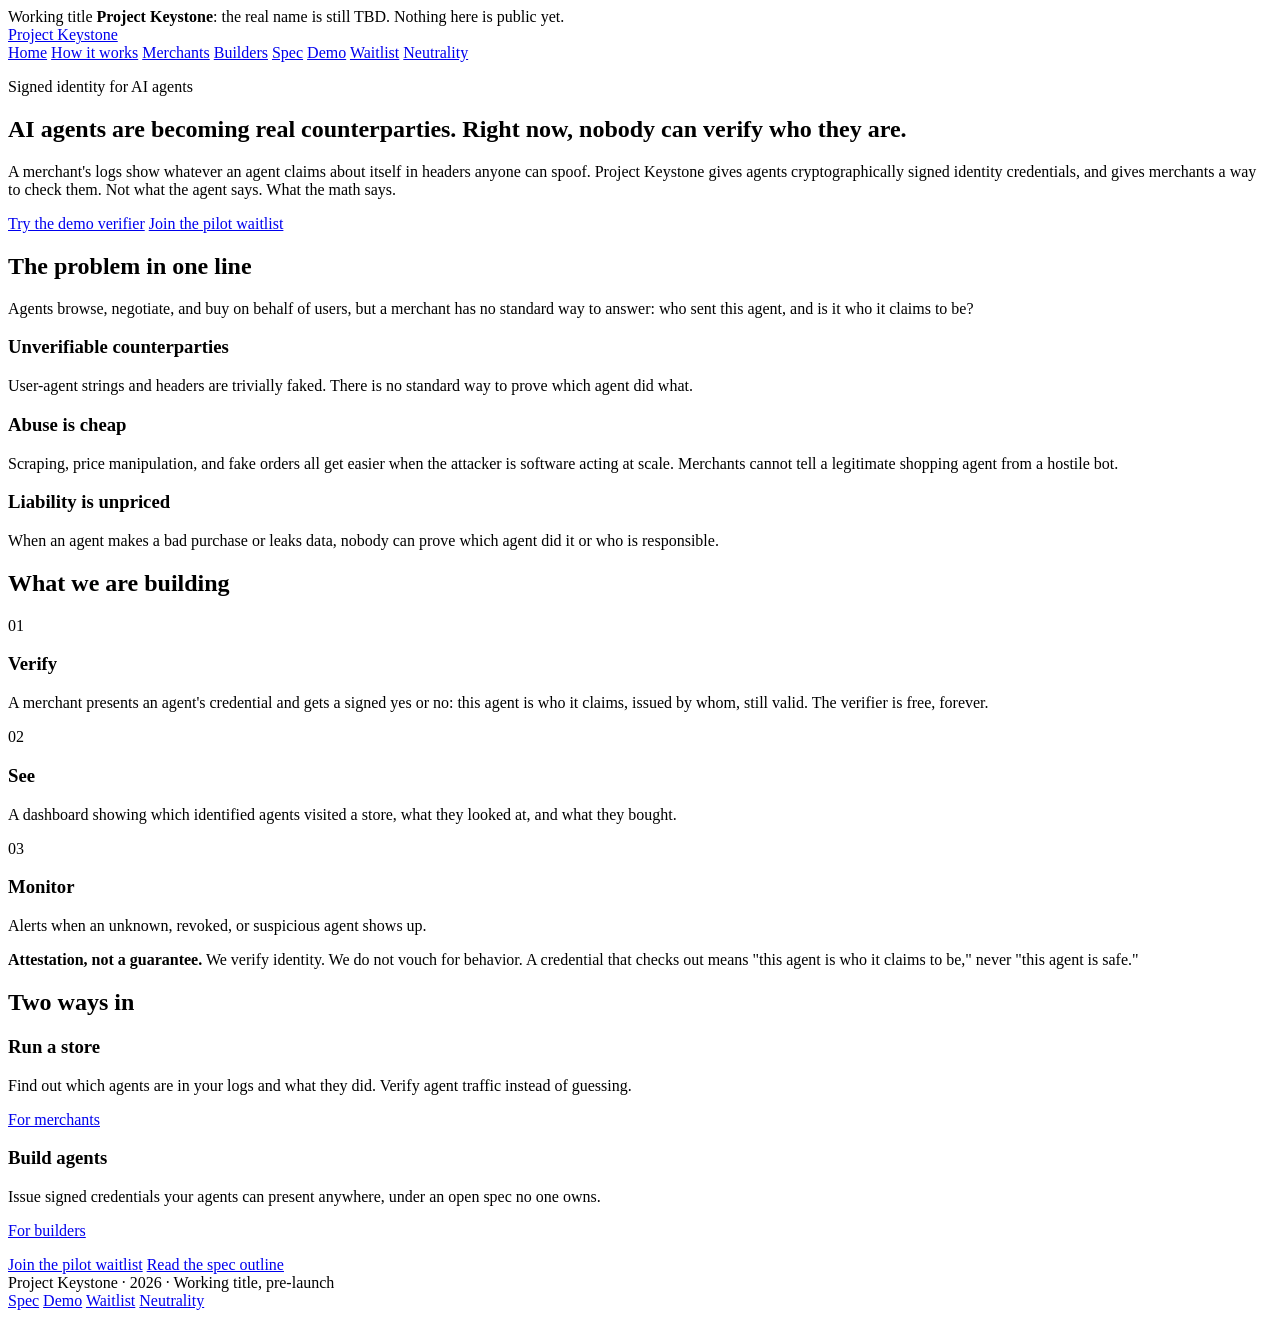
==== index.html @ 63f93f04 "staging deploy: index.html" ====
<!DOCTYPE html>
<html lang="en">
<head>
<meta charset="utf-8">
<meta name="viewport" content="width=device-width, initial-scale=1">
<title>{{PRODUCT_NAME}}: identity for AI agents</title>
<meta name="description" content="Signed identity credentials for AI agents, so merchants can verify who an agent is instead of trusting what it claims.">
<link rel="stylesheet" href="styles.css">
</head>
<body>
<div id="placeholder-notice">Working title <strong>Project Keystone</strong>: the real name is still TBD. Nothing here is public yet.</div>

<header class="site-header">
  <div class="header-inner">
    <a class="brand" href="index.html"><span class="key-mark" aria-hidden="true"></span><span data-product-name>Project Keystone</span></a>
    <nav class="nav" aria-label="Primary">
      <a href="index.html">Home</a>
      <a href="how-it-works.html">How it works</a>
      <a href="merchants.html">Merchants</a>
      <a href="builders.html">Builders</a>
      <a href="spec.html">Spec</a>
      <a href="demo.html">Demo</a>
      <a href="waitlist.html">Waitlist</a>
      <a href="neutrality.html">Neutrality</a>
    </nav>
  </div>
</header>

<main class="wrap">
  <section class="hero">
    <p class="eyebrow">Signed identity for AI agents</p>
    <h1>AI agents are becoming real counterparties. Right now, nobody can verify who they are.</h1>
    <p class="lede">A merchant's logs show whatever an agent claims about itself in headers anyone can spoof. <span data-product-name>Project Keystone</span> gives agents cryptographically signed identity credentials, and gives merchants a way to check them. Not what the agent says. What the math says.</p>
    <div class="cta-row">
      <a class="btn" href="demo.html">Try the demo verifier</a>
      <a class="btn ghost" href="waitlist.html">Join the pilot waitlist</a>
    </div>
  </section>

  <section>
    <h2>The problem in one line</h2>
    <p>Agents browse, negotiate, and buy on behalf of users, but a merchant has no standard way to answer: who sent this agent, and is it who it claims to be?</p>
    <div class="grid three">
      <div class="card">
        <h3>Unverifiable counterparties</h3>
        <p>User-agent strings and headers are trivially faked. There is no standard way to prove which agent did what.</p>
      </div>
      <div class="card">
        <h3>Abuse is cheap</h3>
        <p>Scraping, price manipulation, and fake orders all get easier when the attacker is software acting at scale. Merchants cannot tell a legitimate shopping agent from a hostile bot.</p>
      </div>
      <div class="card">
        <h3>Liability is unpriced</h3>
        <p>When an agent makes a bad purchase or leaks data, nobody can prove which agent did it or who is responsible.</p>
      </div>
    </div>
  </section>

  <section>
    <h2>What we are building</h2>
    <div class="grid three">
      <div class="card">
        <p class="step-no">01</p>
        <h3>Verify</h3>
        <p>A merchant presents an agent's credential and gets a signed yes or no: this agent is who it claims, issued by whom, still valid. The verifier is free, forever.</p>
      </div>
      <div class="card">
        <p class="step-no">02</p>
        <h3>See</h3>
        <p>A dashboard showing which identified agents visited a store, what they looked at, and what they bought.</p>
      </div>
      <div class="card">
        <p class="step-no">03</p>
        <h3>Monitor</h3>
        <p>Alerts when an unknown, revoked, or suspicious agent shows up.</p>
      </div>
    </div>
    <div class="note">
      <strong>Attestation, not a guarantee.</strong> We verify identity. We do not vouch for behavior. A credential that checks out means "this agent is who it claims to be," never "this agent is safe."
    </div>
  </section>

  <section>
    <h2>Two ways in</h2>
    <div class="grid two">
      <div class="card">
        <h3>Run a store</h3>
        <p>Find out which agents are in your logs and what they did. Verify agent traffic instead of guessing.</p>
        <p><a href="merchants.html">For merchants</a></p>
      </div>
      <div class="card">
        <h3>Build agents</h3>
        <p>Issue signed credentials your agents can present anywhere, under an open spec no one owns.</p>
        <p><a href="builders.html">For builders</a></p>
      </div>
    </div>
    <div class="cta-row">
      <a class="btn" href="waitlist.html">Join the pilot waitlist</a>
      <a class="btn ghost" href="spec.html">Read the spec outline</a>
    </div>
  </section>
</main>

<footer class="site-footer">
  <div class="footer-inner">
    <span><span data-product-name>Project Keystone</span> · <span data-year>2026</span> · Working title, pre-launch</span>
    <nav aria-label="Footer">
      <a href="spec.html">Spec</a>
      <a href="demo.html">Demo</a>
      <a href="waitlist.html">Waitlist</a>
      <a href="neutrality.html">Neutrality</a>
    </nav>
  </div>
</footer>

<script src="config.js"></script>
<script src="site.js"></script>
</body>
</html>
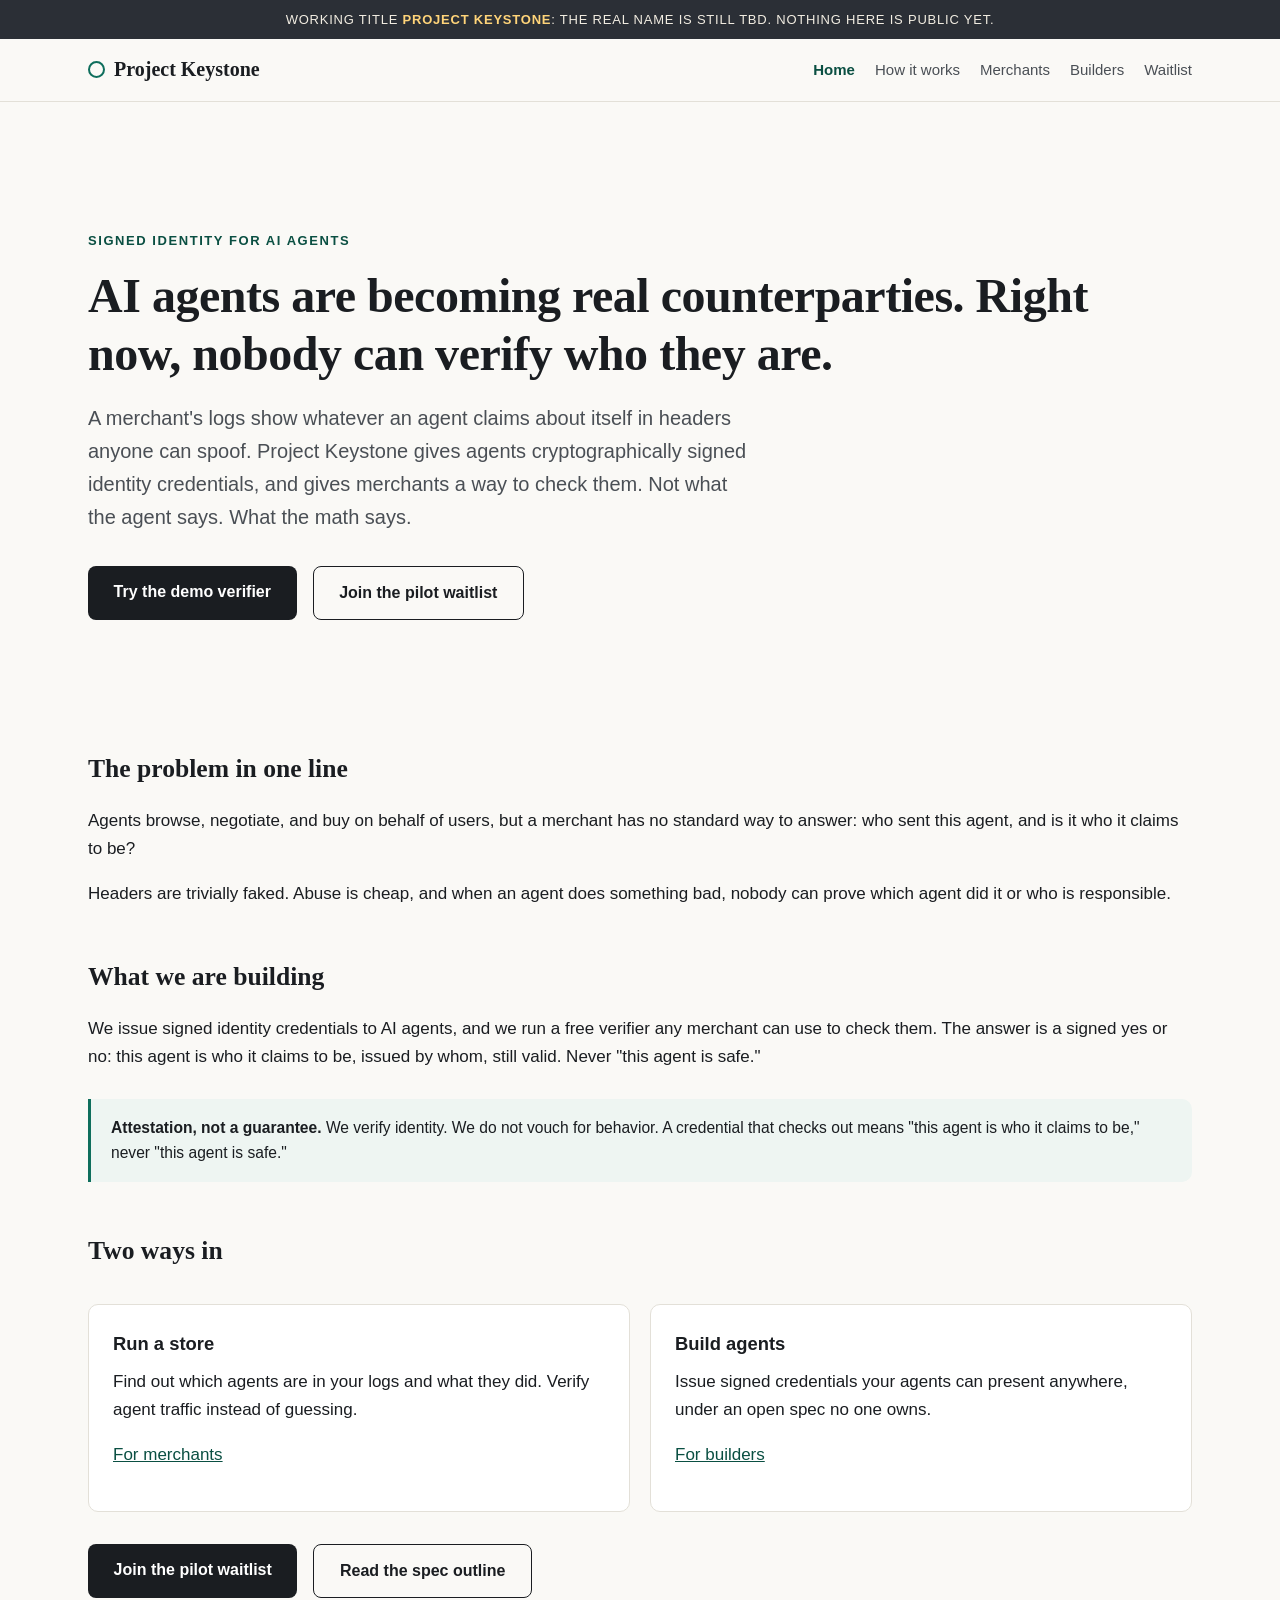
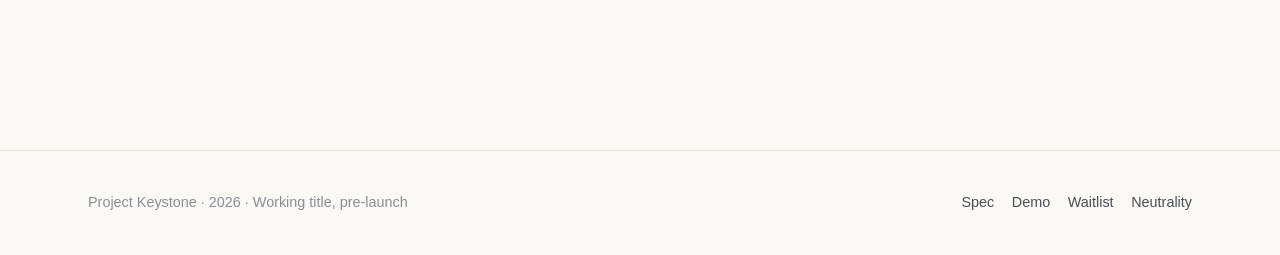
==== commit a06c42e7: "UI/UX rework 2026-09-30: index.html (nav cut to five, home restructure, copy trims)" ====
--- a/index.html
+++ b/index.html
@@ -18,10 +18,7 @@
       <a href="how-it-works.html">How it works</a>
       <a href="merchants.html">Merchants</a>
       <a href="builders.html">Builders</a>
-      <a href="spec.html">Spec</a>
-      <a href="demo.html">Demo</a>
       <a href="waitlist.html">Waitlist</a>
-      <a href="neutrality.html">Neutrality</a>
     </nav>
   </div>
 </header>
@@ -40,41 +37,12 @@
   <section>
     <h2>The problem in one line</h2>
     <p>Agents browse, negotiate, and buy on behalf of users, but a merchant has no standard way to answer: who sent this agent, and is it who it claims to be?</p>
-    <div class="grid three">
-      <div class="card">
-        <h3>Unverifiable counterparties</h3>
-        <p>User-agent strings and headers are trivially faked. There is no standard way to prove which agent did what.</p>
-      </div>
-      <div class="card">
-        <h3>Abuse is cheap</h3>
-        <p>Scraping, price manipulation, and fake orders all get easier when the attacker is software acting at scale. Merchants cannot tell a legitimate shopping agent from a hostile bot.</p>
-      </div>
-      <div class="card">
-        <h3>Liability is unpriced</h3>
-        <p>When an agent makes a bad purchase or leaks data, nobody can prove which agent did it or who is responsible.</p>
-      </div>
-    </div>
+    <p>Headers are trivially faked. Abuse is cheap, and when an agent does something bad, nobody can prove which agent did it or who is responsible.</p>
   </section>
 
   <section>
     <h2>What we are building</h2>
-    <div class="grid three">
-      <div class="card">
-        <p class="step-no">01</p>
-        <h3>Verify</h3>
-        <p>A merchant presents an agent's credential and gets a signed yes or no: this agent is who it claims, issued by whom, still valid. The verifier is free, forever.</p>
-      </div>
-      <div class="card">
-        <p class="step-no">02</p>
-        <h3>See</h3>
-        <p>A dashboard showing which identified agents visited a store, what they looked at, and what they bought.</p>
-      </div>
-      <div class="card">
-        <p class="step-no">03</p>
-        <h3>Monitor</h3>
-        <p>Alerts when an unknown, revoked, or suspicious agent shows up.</p>
-      </div>
-    </div>
+    <p>We issue signed identity credentials to AI agents, and we run a free verifier any merchant can use to check them. The answer is a signed yes or no: this agent is who it claims to be, issued by whom, still valid. Never "this agent is safe."</p>
     <div class="note">
       <strong>Attestation, not a guarantee.</strong> We verify identity. We do not vouch for behavior. A credential that checks out means "this agent is who it claims to be," never "this agent is safe."
     </div>
--- a/styles.css
+++ b/styles.css
@@ -0,0 +1,293 @@
+/* Company #2 — quiet, security-grade. Paper, ink, one accent.
+   No webfonts, no external requests, no trackers. */
+:root {
+  --paper: #faf9f6;
+  --ink: #1a1d21;
+  --ink-soft: #4a4f55;
+  --ink-faint: #8a8f96;
+  --line: #e3e0d8;
+  --accent: #0e6e5c;          /* verified green, restrained */
+  --accent-ink: #0a4f42;
+  --warn: #9a3b26;
+  --card: #ffffff;
+  --radius: 10px;
+  --max: 72rem;
+  --serif: "Iowan Old Style", "Palatino Linotype", Palatino, Georgia, serif;
+  --sans: -apple-system, BlinkMacSystemFont, "Segoe UI", Inter, Helvetica, Arial, sans-serif;
+  --mono: ui-monospace, "SF Mono", Menlo, Consolas, monospace;
+}
+
+* { box-sizing: border-box; }
+html { scroll-behavior: smooth; }
+body {
+  margin: 0;
+  background: var(--paper);
+  color: var(--ink);
+  font-family: var(--sans);
+  font-size: 1.0625rem;
+  line-height: 1.65;
+  -webkit-font-smoothing: antialiased;
+}
+
+/* Placeholder notice (dev only) */
+#placeholder-notice {
+  background: #2b2f36;
+  color: #f2ede2;
+  text-align: center;
+  font-size: .8125rem;
+  letter-spacing: .06em;
+  text-transform: uppercase;
+  padding: .55rem 1rem;
+}
+#placeholder-notice strong { color: #ffd479; }
+
+/* Header */
+.site-header {
+  border-bottom: 1px solid var(--line);
+  background: var(--paper);
+  position: sticky;
+  top: 0;
+  z-index: 10;
+}
+.header-inner {
+  max-width: var(--max);
+  margin: 0 auto;
+  padding: .9rem 1.5rem;
+  display: flex;
+  align-items: center;
+  justify-content: space-between;
+  gap: 1rem;
+  flex-wrap: wrap;
+}
+.brand {
+  font-family: var(--serif);
+  font-size: 1.25rem;
+  font-weight: 600;
+  color: var(--ink);
+  text-decoration: none;
+}
+.brand .key-mark {
+  display: inline-block;
+  width: .85em; height: .85em;
+  border: 2px solid var(--accent);
+  border-radius: 50%;
+  margin-right: .45em;
+  position: relative;
+  top: .08em;
+}
+.nav { display: flex; gap: 1.25rem; flex-wrap: wrap; }
+.nav a {
+  color: var(--ink-soft);
+  text-decoration: none;
+  font-size: .9375rem;
+}
+.nav a:hover { color: var(--ink); }
+.nav a[aria-current="page"] { color: var(--accent-ink); font-weight: 600; }
+
+/* Layout */
+.wrap { max-width: var(--max); margin: 0 auto; padding: 3.5rem 1.5rem; }
+.wrap.narrow { max-width: 46rem; }
+
+.hero { padding: 4.5rem 0 3rem; }
+.hero h1, h1 {
+  font-family: var(--serif);
+  font-weight: 600;
+  font-size: clamp(2rem, 4.5vw, 3rem);
+  line-height: 1.2;
+  margin: 0 0 1.25rem;
+  letter-spacing: -0.01em;
+}
+.lede { font-size: 1.25rem; color: var(--ink-soft); max-width: 42rem; }
+.eyebrow {
+  font-size: .8125rem;
+  letter-spacing: .12em;
+  text-transform: uppercase;
+  color: var(--accent-ink);
+  font-weight: 600;
+  margin-bottom: 1rem;
+}
+
+h2 {
+  font-family: var(--serif);
+  font-size: 1.6rem;
+  margin: 3rem 0 1rem;
+  font-weight: 600;
+}
+h3 { font-size: 1.15rem; margin: 2rem 0 .5rem; }
+p { margin: 0 0 1.1rem; }
+a { color: var(--accent-ink); }
+
+/* Cards and grids */
+.grid { display: grid; gap: 1.25rem; margin: 2rem 0; }
+.grid.two { grid-template-columns: repeat(auto-fit, minmax(17rem, 1fr)); }
+.grid.three { grid-template-columns: repeat(auto-fit, minmax(14rem, 1fr)); }
+.card {
+  background: var(--card);
+  border: 1px solid var(--line);
+  border-radius: var(--radius);
+  padding: 1.5rem;
+}
+.card h3 { margin-top: 0; }
+.card .step-no {
+  font-family: var(--mono);
+  font-size: .8rem;
+  color: var(--accent-ink);
+  font-weight: 700;
+  letter-spacing: .08em;
+}
+
+/* Buttons */
+.btn {
+  display: inline-block;
+  background: var(--ink);
+  color: #fff;
+  text-decoration: none;
+  padding: .8rem 1.6rem;
+  border-radius: 8px;
+  font-weight: 600;
+  font-size: 1rem;
+  border: none;
+  cursor: pointer;
+}
+.btn:hover { background: #000; }
+.btn.ghost {
+  background: transparent;
+  color: var(--ink);
+  border: 1px solid var(--ink);
+}
+.btn.ghost:hover { background: var(--ink); color: #fff; }
+.cta-row { display: flex; gap: 1rem; flex-wrap: wrap; margin: 2rem 0; }
+
+/* Callouts */
+.note {
+  border-left: 3px solid var(--accent);
+  background: #eef5f2;
+  padding: 1rem 1.25rem;
+  border-radius: 0 var(--radius) var(--radius) 0;
+  margin: 1.75rem 0;
+  font-size: .975rem;
+}
+.note.warn { border-color: var(--warn); background: #f9efe9; }
+.fine { font-size: .875rem; color: var(--ink-faint); }
+
+/* Forms */
+.field { margin-bottom: 1.1rem; }
+.field label { display: block; font-weight: 600; margin-bottom: .35rem; font-size: .95rem; }
+.field input[type="text"],
+.field input[type="email"],
+.field textarea {
+  width: 100%;
+  padding: .7rem .85rem;
+  border: 1px solid var(--line);
+  border-radius: 8px;
+  font: inherit;
+  background: #fff;
+}
+.field textarea { min-height: 5rem; resize: vertical; }
+.track-picker { display: flex; gap: 1rem; flex-wrap: wrap; margin-bottom: 1.5rem; }
+.track-picker label {
+  flex: 1 1 14rem;
+  border: 1px solid var(--line);
+  border-radius: var(--radius);
+  padding: 1rem 1.25rem;
+  cursor: pointer;
+  background: #fff;
+}
+.track-picker input { margin-right: .5rem; }
+#form-status { margin-top: 1rem; font-weight: 600; }
+
+/* Demo */
+.demo-creds { display: grid; gap: 1rem; grid-template-columns: repeat(auto-fit, minmax(15rem, 1fr)); margin: 1.5rem 0; }
+.demo-cred {
+  border: 1px dashed var(--ink-faint);
+  border-radius: var(--radius);
+  padding: 1.25rem;
+  background: #fff;
+  font-family: var(--mono);
+  font-size: .85rem;
+}
+.demo-cred .tag {
+  display: inline-block;
+  font-family: var(--sans);
+  font-size: .7rem;
+  font-weight: 700;
+  letter-spacing: .1em;
+  background: #2b2f36;
+  color: #ffd479;
+  padding: .2rem .5rem;
+  border-radius: 4px;
+  margin-bottom: .6rem;
+}
+.demo-card {
+  position: relative;
+  border: 1px solid var(--line);
+  border-radius: var(--radius);
+  background: #fff;
+  padding: 1.5rem 1.5rem 1.25rem;
+  margin: 1.5rem 0;
+  overflow: hidden;
+}
+.demo-card dl { display: grid; gap: .4rem; margin: 1rem 0; }
+.demo-card dl > div { display: grid; grid-template-columns: 7rem 1fr; gap: .75rem; }
+.demo-card dt { font-weight: 600; color: var(--ink-soft); font-size: .9rem; }
+.demo-card dd { margin: 0; font-family: var(--mono); font-size: .9rem; }
+.demo-watermark {
+  position: absolute;
+  top: .6rem; right: 1rem;
+  font-size: .7rem;
+  font-weight: 800;
+  letter-spacing: .18em;
+  color: var(--ink-faint);
+  border: 1px solid var(--ink-faint);
+  padding: .15rem .5rem;
+  border-radius: 4px;
+  transform: rotate(4deg);
+}
+.demo-valid { border-left: 4px solid var(--accent); }
+.demo-bad { border-left: 4px solid var(--warn); }
+.demo-fine { font-size: .85rem; color: var(--ink-faint); }
+
+/* Spec outline */
+.spec-outline { counter-reset: spec; list-style: none; padding: 0; }
+.spec-outline li {
+  counter-increment: spec;
+  border: 1px solid var(--line);
+  border-radius: var(--radius);
+  background: #fff;
+  padding: 1.25rem 1.5rem;
+  margin-bottom: 1rem;
+  position: relative;
+  padding-left: 4rem;
+}
+.spec-outline li::before {
+  content: counter(spec);
+  position: absolute;
+  left: 1.25rem; top: 1.15rem;
+  font-family: var(--mono);
+  font-weight: 700;
+  color: var(--accent-ink);
+}
+
+/* Footer */
+.site-footer {
+  border-top: 1px solid var(--line);
+  margin-top: 4rem;
+}
+.footer-inner {
+  max-width: var(--max);
+  margin: 0 auto;
+  padding: 2.5rem 1.5rem;
+  display: flex;
+  justify-content: space-between;
+  gap: 1.5rem;
+  flex-wrap: wrap;
+  font-size: .9rem;
+  color: var(--ink-faint);
+}
+.footer-inner nav { display: flex; gap: 1.1rem; flex-wrap: wrap; }
+.footer-inner a { color: var(--ink-soft); text-decoration: none; }
+
+@media (max-width: 40rem) {
+  .nav { gap: .9rem; }
+  .hero { padding: 3rem 0 2rem; }
+}
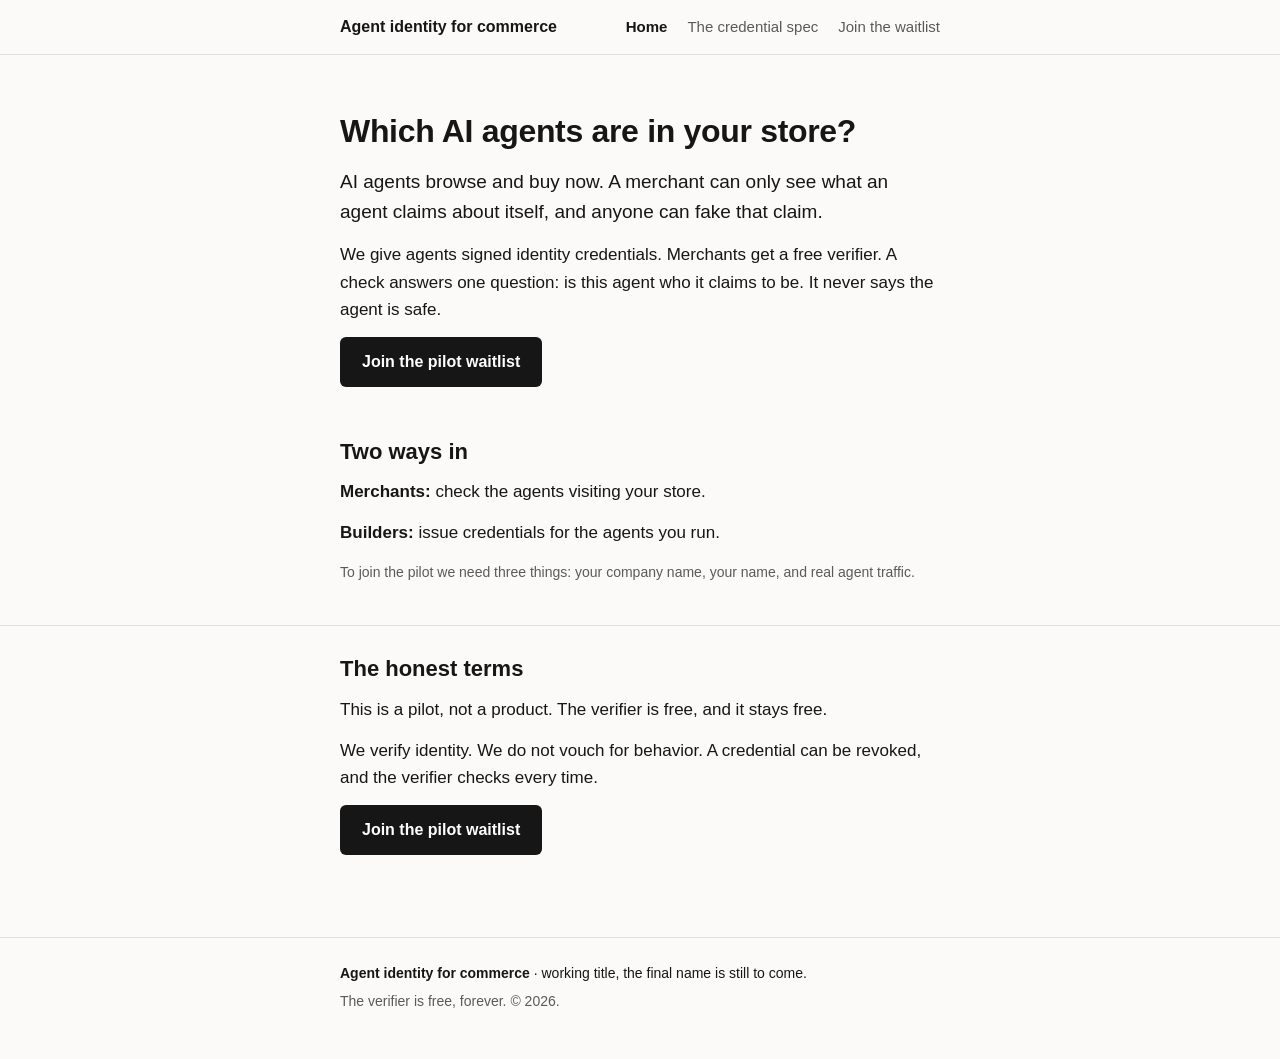
==== commit 448212ea: "Clean rebuild 2026-09-30: 3-page pilot site ('Agent identity for commerce' working title), waitlist " ====
--- a/index.html
+++ b/index.html
@@ -3,81 +3,56 @@
 <head>
 <meta charset="utf-8">
 <meta name="viewport" content="width=device-width, initial-scale=1">
-<title>{{PRODUCT_NAME}}: identity for AI agents</title>
-<meta name="description" content="Signed identity credentials for AI agents, so merchants can verify who an agent is instead of trusting what it claims.">
+<title>{{PRODUCT_NAME}}</title>
+<meta name="description" content="Signed identity credentials for AI shopping agents, and a free verifier for merchants. Join the pilot waitlist.">
 <link rel="stylesheet" href="styles.css">
 </head>
 <body>
-<div id="placeholder-notice">Working title <strong>Project Keystone</strong>: the real name is still TBD. Nothing here is public yet.</div>
 
 <header class="site-header">
-  <div class="header-inner">
-    <a class="brand" href="index.html"><span class="key-mark" aria-hidden="true"></span><span data-product-name>Project Keystone</span></a>
-    <nav class="nav" aria-label="Primary">
+  <div class="wrap header-inner">
+    <a class="brand" href="index.html" data-product-name>Agent identity for commerce</a>
+    <nav class="nav" aria-label="Main">
       <a href="index.html">Home</a>
-      <a href="how-it-works.html">How it works</a>
-      <a href="merchants.html">Merchants</a>
-      <a href="builders.html">Builders</a>
-      <a href="waitlist.html">Waitlist</a>
+      <a href="spec.html">The credential spec</a>
+      <a href="waitlist.html">Join the waitlist</a>
     </nav>
   </div>
 </header>
 
-<main class="wrap">
+<main>
   <section class="hero">
-    <p class="eyebrow">Signed identity for AI agents</p>
-    <h1>AI agents are becoming real counterparties. Right now, nobody can verify who they are.</h1>
-    <p class="lede">A merchant's logs show whatever an agent claims about itself in headers anyone can spoof. <span data-product-name>Project Keystone</span> gives agents cryptographically signed identity credentials, and gives merchants a way to check them. Not what the agent says. What the math says.</p>
-    <div class="cta-row">
-      <a class="btn" href="demo.html">Try the demo verifier</a>
-      <a class="btn ghost" href="waitlist.html">Join the pilot waitlist</a>
+    <div class="wrap">
+      <h1>Which AI agents are in your store?</h1>
+      <p class="lede">AI agents browse and buy now. A merchant can only see what an agent claims about itself, and anyone can fake that claim.</p>
+      <p>We give agents signed identity credentials. Merchants get a free verifier. A check answers one question: is this agent who it claims to be. It never says the agent is safe.</p>
+      <p><a class="btn" href="waitlist.html">Join the pilot waitlist</a></p>
     </div>
   </section>
 
-  <section>
-    <h2>The problem in one line</h2>
-    <p>Agents browse, negotiate, and buy on behalf of users, but a merchant has no standard way to answer: who sent this agent, and is it who it claims to be?</p>
-    <p>Headers are trivially faked. Abuse is cheap, and when an agent does something bad, nobody can prove which agent did it or who is responsible.</p>
-  </section>
-
-  <section>
-    <h2>What we are building</h2>
-    <p>We issue signed identity credentials to AI agents, and we run a free verifier any merchant can use to check them. The answer is a signed yes or no: this agent is who it claims to be, issued by whom, still valid. Never "this agent is safe."</p>
-    <div class="note">
-      <strong>Attestation, not a guarantee.</strong> We verify identity. We do not vouch for behavior. A credential that checks out means "this agent is who it claims to be," never "this agent is safe."
+  <section class="section">
+    <div class="wrap">
+      <h2>Two ways in</h2>
+      <p><strong>Merchants:</strong> check the agents visiting your store.</p>
+      <p><strong>Builders:</strong> issue credentials for the agents you run.</p>
+      <p class="micro">To join the pilot we need three things: your company name, your name, and real agent traffic.</p>
     </div>
   </section>
 
-  <section>
-    <h2>Two ways in</h2>
-    <div class="grid two">
-      <div class="card">
-        <h3>Run a store</h3>
-        <p>Find out which agents are in your logs and what they did. Verify agent traffic instead of guessing.</p>
-        <p><a href="merchants.html">For merchants</a></p>
-      </div>
-      <div class="card">
-        <h3>Build agents</h3>
-        <p>Issue signed credentials your agents can present anywhere, under an open spec no one owns.</p>
-        <p><a href="builders.html">For builders</a></p>
-      </div>
-    </div>
-    <div class="cta-row">
-      <a class="btn" href="waitlist.html">Join the pilot waitlist</a>
-      <a class="btn ghost" href="spec.html">Read the spec outline</a>
+  <section class="section">
+    <div class="wrap">
+      <h2>The honest terms</h2>
+      <p>This is a pilot, not a product. The verifier is free, and it stays free.</p>
+      <p>We verify identity. We do not vouch for behavior. A credential can be revoked, and the verifier checks every time.</p>
+      <p><a class="btn" href="waitlist.html">Join the pilot waitlist</a></p>
     </div>
   </section>
 </main>
 
 <footer class="site-footer">
-  <div class="footer-inner">
-    <span><span data-product-name>Project Keystone</span> · <span data-year>2026</span> · Working title, pre-launch</span>
-    <nav aria-label="Footer">
-      <a href="spec.html">Spec</a>
-      <a href="demo.html">Demo</a>
-      <a href="waitlist.html">Waitlist</a>
-      <a href="neutrality.html">Neutrality</a>
-    </nav>
+  <div class="wrap">
+    <p><strong data-product-name>Agent identity for commerce</strong> &middot; working title, the final name is still to come.</p>
+    <p class="micro">The verifier is free, forever. &copy; <span data-year>2026</span>.</p>
   </div>
 </footer>
 
--- a/styles.css
+++ b/styles.css
@@ -1,140 +1,103 @@
-/* Company #2 — quiet, security-grade. Paper, ink, one accent.
-   No webfonts, no external requests, no trackers. */
+/* Agent identity for commerce — quiet system.
+   One font family (system stack), paper background, near-black text.
+   No gradients, no webfonts, no external requests, no trackers. */
 :root {
-  --paper: #faf9f6;
-  --ink: #1a1d21;
-  --ink-soft: #4a4f55;
-  --ink-faint: #8a8f96;
-  --line: #e3e0d8;
-  --accent: #0e6e5c;          /* verified green, restrained */
-  --accent-ink: #0a4f42;
-  --warn: #9a3b26;
-  --card: #ffffff;
-  --radius: 10px;
-  --max: 72rem;
-  --serif: "Iowan Old Style", "Palatino Linotype", Palatino, Georgia, serif;
-  --sans: -apple-system, BlinkMacSystemFont, "Segoe UI", Inter, Helvetica, Arial, sans-serif;
-  --mono: ui-monospace, "SF Mono", Menlo, Consolas, monospace;
+  --paper: #fbfaf8;
+  --ink: #161616;
+  --muted: #5a5a5a;
+  --line: #e4e1da;
+  --accent: #1f5c3f;
 }
 
 * { box-sizing: border-box; }
-html { scroll-behavior: smooth; }
+
+html { -webkit-text-size-adjust: 100%; }
+
 body {
   margin: 0;
   background: var(--paper);
   color: var(--ink);
-  font-family: var(--sans);
-  font-size: 1.0625rem;
-  line-height: 1.65;
-  -webkit-font-smoothing: antialiased;
+  font-family: -apple-system, BlinkMacSystemFont, "Segoe UI", Roboto, Helvetica, Arial, sans-serif;
+  font-size: 17px;
+  line-height: 1.6;
 }
 
-/* Placeholder notice (dev only) */
-#placeholder-notice {
-  background: #2b2f36;
-  color: #f2ede2;
-  text-align: center;
-  font-size: .8125rem;
-  letter-spacing: .06em;
-  text-transform: uppercase;
-  padding: .55rem 1rem;
+.wrap {
+  max-width: 640px;
+  margin: 0 auto;
+  padding: 0 20px;
 }
-#placeholder-notice strong { color: #ffd479; }
 
 /* Header */
 .site-header {
   border-bottom: 1px solid var(--line);
   background: var(--paper);
-  position: sticky;
-  top: 0;
-  z-index: 10;
 }
+
 .header-inner {
-  max-width: var(--max);
-  margin: 0 auto;
-  padding: .9rem 1.5rem;
   display: flex;
   align-items: center;
   justify-content: space-between;
-  gap: 1rem;
+  gap: 16px;
+  padding-top: 14px;
+  padding-bottom: 14px;
   flex-wrap: wrap;
 }
+
 .brand {
-  font-family: var(--serif);
-  font-size: 1.25rem;
-  font-weight: 600;
   color: var(--ink);
   text-decoration: none;
+  font-weight: 600;
+  font-size: 16px;
 }
-.brand .key-mark {
-  display: inline-block;
-  width: .85em; height: .85em;
-  border: 2px solid var(--accent);
-  border-radius: 50%;
-  margin-right: .45em;
-  position: relative;
-  top: .08em;
+
+.nav { display: flex; gap: 20px; }
+
+.nav a {
+  color: var(--muted);
+  text-decoration: none;
+  font-size: 15px;
 }
-.nav { display: flex; gap: 1.25rem; flex-wrap: wrap; }
-.nav a {
-  color: var(--ink-soft);
-  text-decoration: none;
-  font-size: .9375rem;
+
+.nav a:hover { color: var(--ink); }
+
+.nav a[aria-current="page"] {
+  color: var(--ink);
+  font-weight: 600;
 }
-.nav a:hover { color: var(--ink); }
-.nav a[aria-current="page"] { color: var(--accent-ink); font-weight: 600; }
 
-/* Layout */
-.wrap { max-width: var(--max); margin: 0 auto; padding: 3.5rem 1.5rem; }
-.wrap.narrow { max-width: 46rem; }
+/* Sections */
+.hero { padding: 56px 0 8px; }
 
-.hero { padding: 4.5rem 0 3rem; }
-.hero h1, h1 {
-  font-family: var(--serif);
-  font-weight: 600;
-  font-size: clamp(2rem, 4.5vw, 3rem);
-  line-height: 1.2;
-  margin: 0 0 1.25rem;
+.section { padding: 28px 0; }
+
+.section + .section { border-top: 1px solid var(--line); }
+
+h1 {
+  font-size: 32px;
+  line-height: 1.25;
+  margin: 0 0 16px;
   letter-spacing: -0.01em;
-}
-.lede { font-size: 1.25rem; color: var(--ink-soft); max-width: 42rem; }
-.eyebrow {
-  font-size: .8125rem;
-  letter-spacing: .12em;
-  text-transform: uppercase;
-  color: var(--accent-ink);
-  font-weight: 600;
-  margin-bottom: 1rem;
 }
 
 h2 {
-  font-family: var(--serif);
-  font-size: 1.6rem;
-  margin: 3rem 0 1rem;
-  font-weight: 600;
+  font-size: 22px;
+  line-height: 1.35;
+  margin: 0 0 12px;
 }
-h3 { font-size: 1.15rem; margin: 2rem 0 .5rem; }
-p { margin: 0 0 1.1rem; }
-a { color: var(--accent-ink); }
 
-/* Cards and grids */
-.grid { display: grid; gap: 1.25rem; margin: 2rem 0; }
-.grid.two { grid-template-columns: repeat(auto-fit, minmax(17rem, 1fr)); }
-.grid.three { grid-template-columns: repeat(auto-fit, minmax(14rem, 1fr)); }
-.card {
-  background: var(--card);
-  border: 1px solid var(--line);
-  border-radius: var(--radius);
-  padding: 1.5rem;
+.lede { font-size: 19px; }
+
+p { margin: 0 0 14px; }
+
+.micro {
+  font-size: 14px;
+  color: var(--muted);
 }
-.card h3 { margin-top: 0; }
-.card .step-no {
-  font-family: var(--mono);
-  font-size: .8rem;
-  color: var(--accent-ink);
-  font-weight: 700;
-  letter-spacing: .08em;
-}
+
+.plain-list { margin: 0 0 14px; padding-left: 22px; }
+
+.plain-list li { margin-bottom: 6px; }
 
 /* Buttons */
 .btn {
@@ -142,152 +105,93 @@
   background: var(--ink);
   color: #fff;
   text-decoration: none;
-  padding: .8rem 1.6rem;
-  border-radius: 8px;
+  border: 0;
+  border-radius: 6px;
+  padding: 12px 22px;
+  font-size: 16px;
   font-weight: 600;
-  font-size: 1rem;
-  border: none;
   cursor: pointer;
+  font-family: inherit;
 }
+
 .btn:hover { background: #000; }
-.btn.ghost {
-  background: transparent;
-  color: var(--ink);
-  border: 1px solid var(--ink);
-}
-.btn.ghost:hover { background: var(--ink); color: #fff; }
-.cta-row { display: flex; gap: 1rem; flex-wrap: wrap; margin: 2rem 0; }
-
-/* Callouts */
-.note {
-  border-left: 3px solid var(--accent);
-  background: #eef5f2;
-  padding: 1rem 1.25rem;
-  border-radius: 0 var(--radius) var(--radius) 0;
-  margin: 1.75rem 0;
-  font-size: .975rem;
-}
-.note.warn { border-color: var(--warn); background: #f9efe9; }
-.fine { font-size: .875rem; color: var(--ink-faint); }
 
 /* Forms */
-.field { margin-bottom: 1.1rem; }
-.field label { display: block; font-weight: 600; margin-bottom: .35rem; font-size: .95rem; }
-.field input[type="text"],
-.field input[type="email"],
-.field textarea {
-  width: 100%;
-  padding: .7rem .85rem;
+.form { max-width: 520px; }
+
+.track-picker {
+  border: 0;
+  padding: 0;
+  margin: 0 0 20px;
+}
+
+.track-picker legend {
+  font-weight: 600;
+  margin-bottom: 10px;
+  padding: 0;
+}
+
+.track-option {
+  display: flex;
+  gap: 10px;
+  align-items: flex-start;
   border: 1px solid var(--line);
   border-radius: 8px;
-  font: inherit;
-  background: #fff;
-}
-.field textarea { min-height: 5rem; resize: vertical; }
-.track-picker { display: flex; gap: 1rem; flex-wrap: wrap; margin-bottom: 1.5rem; }
-.track-picker label {
-  flex: 1 1 14rem;
-  border: 1px solid var(--line);
-  border-radius: var(--radius);
-  padding: 1rem 1.25rem;
+  padding: 12px 14px;
+  margin-bottom: 10px;
   cursor: pointer;
   background: #fff;
 }
-.track-picker input { margin-right: .5rem; }
-#form-status { margin-top: 1rem; font-weight: 600; }
 
-/* Demo */
-.demo-creds { display: grid; gap: 1rem; grid-template-columns: repeat(auto-fit, minmax(15rem, 1fr)); margin: 1.5rem 0; }
-.demo-cred {
-  border: 1px dashed var(--ink-faint);
-  border-radius: var(--radius);
-  padding: 1.25rem;
+.track-option input { margin-top: 4px; }
+
+.field { margin-bottom: 16px; }
+
+.field label {
+  display: block;
+  font-weight: 600;
+  font-size: 15px;
+  margin-bottom: 6px;
+}
+
+.optional { font-weight: 400; color: var(--muted); }
+
+.field input,
+.field select {
+  width: 100%;
+  border: 1px solid #c9c5bb;
+  border-radius: 6px;
+  padding: 11px 12px;
+  font-size: 16px;
+  font-family: inherit;
   background: #fff;
-  font-family: var(--mono);
-  font-size: .85rem;
+  color: var(--ink);
 }
-.demo-cred .tag {
-  display: inline-block;
-  font-family: var(--sans);
-  font-size: .7rem;
-  font-weight: 700;
-  letter-spacing: .1em;
-  background: #2b2f36;
-  color: #ffd479;
-  padding: .2rem .5rem;
-  border-radius: 4px;
-  margin-bottom: .6rem;
+
+.field input:focus,
+.field select:focus {
+  outline: 2px solid var(--accent);
+  outline-offset: 1px;
+  border-color: var(--accent);
 }
-.demo-card {
-  position: relative;
-  border: 1px solid var(--line);
-  border-radius: var(--radius);
-  background: #fff;
-  padding: 1.5rem 1.5rem 1.25rem;
-  margin: 1.5rem 0;
-  overflow: hidden;
-}
-.demo-card dl { display: grid; gap: .4rem; margin: 1rem 0; }
-.demo-card dl > div { display: grid; grid-template-columns: 7rem 1fr; gap: .75rem; }
-.demo-card dt { font-weight: 600; color: var(--ink-soft); font-size: .9rem; }
-.demo-card dd { margin: 0; font-family: var(--mono); font-size: .9rem; }
-.demo-watermark {
-  position: absolute;
-  top: .6rem; right: 1rem;
-  font-size: .7rem;
-  font-weight: 800;
-  letter-spacing: .18em;
-  color: var(--ink-faint);
-  border: 1px solid var(--ink-faint);
-  padding: .15rem .5rem;
-  border-radius: 4px;
-  transform: rotate(4deg);
-}
-.demo-valid { border-left: 4px solid var(--accent); }
-.demo-bad { border-left: 4px solid var(--warn); }
-.demo-fine { font-size: .85rem; color: var(--ink-faint); }
 
-/* Spec outline */
-.spec-outline { counter-reset: spec; list-style: none; padding: 0; }
-.spec-outline li {
-  counter-increment: spec;
-  border: 1px solid var(--line);
-  border-radius: var(--radius);
-  background: #fff;
-  padding: 1.25rem 1.5rem;
-  margin-bottom: 1rem;
-  position: relative;
-  padding-left: 4rem;
-}
-.spec-outline li::before {
-  content: counter(spec);
-  position: absolute;
-  left: 1.25rem; top: 1.15rem;
-  font-family: var(--mono);
-  font-weight: 700;
-  color: var(--accent-ink);
+.form-status {
+  min-height: 24px;
+  font-size: 15px;
+  margin-bottom: 12px;
 }
 
 /* Footer */
 .site-footer {
   border-top: 1px solid var(--line);
-  margin-top: 4rem;
+  margin-top: 40px;
+  padding: 24px 0 40px;
 }
-.footer-inner {
-  max-width: var(--max);
-  margin: 0 auto;
-  padding: 2.5rem 1.5rem;
-  display: flex;
-  justify-content: space-between;
-  gap: 1.5rem;
-  flex-wrap: wrap;
-  font-size: .9rem;
-  color: var(--ink-faint);
+
+.site-footer p { margin: 0 0 6px; font-size: 14px; }
+
+@media (max-width: 520px) {
+  h1 { font-size: 27px; }
+  .hero { padding: 40px 0 4px; }
+  .nav { gap: 14px; }
 }
-.footer-inner nav { display: flex; gap: 1.1rem; flex-wrap: wrap; }
-.footer-inner a { color: var(--ink-soft); text-decoration: none; }
-
-@media (max-width: 40rem) {
-  .nav { gap: .9rem; }
-  .hero { padding: 3rem 0 2rem; }
-}
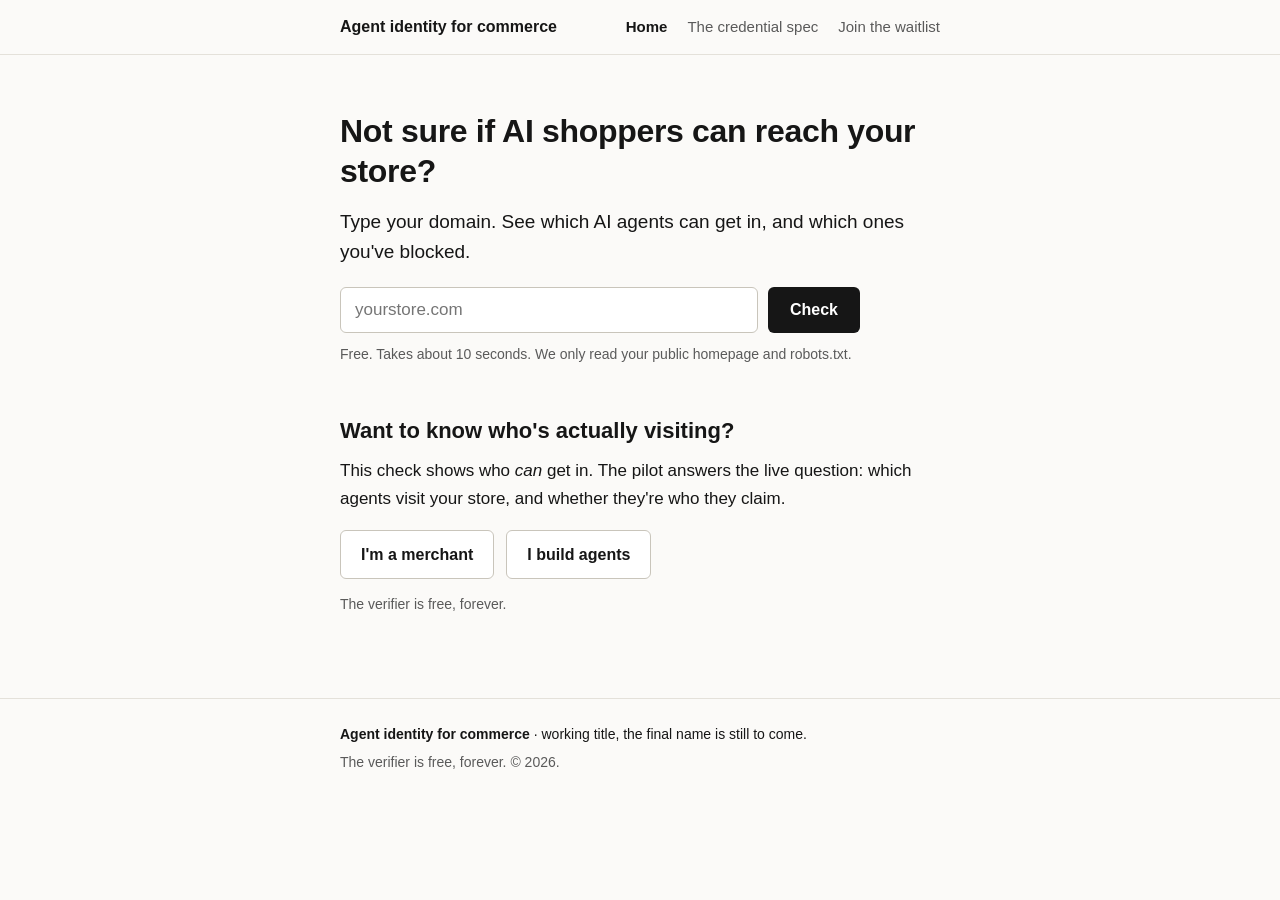
==== commit d9b546b9: "Homepage: speed-test-style free agent-access checker hero; cut copy; designed results card" ====
--- a/index.html
+++ b/index.html
@@ -4,7 +4,7 @@
 <meta charset="utf-8">
 <meta name="viewport" content="width=device-width, initial-scale=1">
 <title>{{PRODUCT_NAME}}</title>
-<meta name="description" content="Signed identity credentials for AI shopping agents, and a free verifier for merchants. Join the pilot waitlist.">
+<meta name="description" content="Not sure if AI shoppers can reach your store? Type your domain and see which AI agents can get in. Free check.">
 <link rel="stylesheet" href="styles.css">
 </head>
 <body>
@@ -23,28 +23,38 @@
 <main>
   <section class="hero">
     <div class="wrap">
-      <h1>Which AI agents are in your store?</h1>
-      <p class="lede">AI agents browse and buy now. A merchant can only see what an agent claims about itself, and anyone can fake that claim.</p>
-      <p>We give agents signed identity credentials. Merchants get a free verifier. A check answers one question: is this agent who it claims to be. It never says the agent is safe.</p>
-      <p><a class="btn" href="waitlist.html">Join the pilot waitlist</a></p>
+      <h1>Not sure if AI shoppers can reach your store?</h1>
+      <p class="lede">Type your domain. See which AI agents can get in, and which ones you've blocked.</p>
+
+      <form id="access-form" class="checker" autocomplete="off">
+        <input id="access-domain" type="text" inputmode="url"
+               placeholder="yourstore.com" aria-label="Your store domain">
+        <button type="submit" class="btn" id="access-btn">Check</button>
+      </form>
+      <p class="micro">Free. Takes about 10 seconds. We only read your public homepage and robots.txt.</p>
+
+      <p id="access-status" class="check-status" role="status" hidden></p>
+
+      <div id="access-results" class="results-card" hidden>
+        <div class="results-head">
+          <div class="results-domain" id="results-domain"></div>
+          <div class="micro" id="results-summary"></div>
+        </div>
+        <ul class="agent-list" id="agent-list"></ul>
+        <p class="micro honest">This shows which AI agents <em>can</em> reach your store &mdash; not which ones are visiting now.</p>
+      </div>
     </div>
   </section>
 
   <section class="section">
     <div class="wrap">
-      <h2>Two ways in</h2>
-      <p><strong>Merchants:</strong> check the agents visiting your store.</p>
-      <p><strong>Builders:</strong> issue credentials for the agents you run.</p>
-      <p class="micro">To join the pilot we need three things: your company name, your name, and real agent traffic.</p>
-    </div>
-  </section>
-
-  <section class="section">
-    <div class="wrap">
-      <h2>The honest terms</h2>
-      <p>This is a pilot, not a product. The verifier is free, and it stays free.</p>
-      <p>We verify identity. We do not vouch for behavior. A credential can be revoked, and the verifier checks every time.</p>
-      <p><a class="btn" href="waitlist.html">Join the pilot waitlist</a></p>
+      <h2>Want to know who's actually visiting?</h2>
+      <p>This check shows who <em>can</em> get in. The pilot answers the live question: which agents visit your store, and whether they're who they claim.</p>
+      <p class="track-links">
+        <a class="btn-quiet" href="waitlist.html?track=merchant">I'm a merchant</a>
+        <a class="btn-quiet" href="waitlist.html?track=builder">I build agents</a>
+      </p>
+      <p class="micro">The verifier is free, forever.</p>
     </div>
   </section>
 </main>
--- a/styles.css
+++ b/styles.css
@@ -195,3 +195,155 @@
   .hero { padding: 40px 0 4px; }
   .nav { gap: 14px; }
 }
+
+/* ---- Access checker (speed-test hero) ---- */
+.checker {
+  display: flex;
+  gap: 10px;
+  margin: 20px 0 10px;
+  max-width: 520px;
+}
+
+.checker input {
+  flex: 1;
+  min-width: 0;
+  border: 1px solid #c9c5bb;
+  border-radius: 6px;
+  padding: 12px 14px;
+  font-size: 17px;
+  font-family: inherit;
+  background: #fff;
+  color: var(--ink);
+}
+
+.checker input:focus {
+  outline: 2px solid var(--accent);
+  outline-offset: 1px;
+  border-color: var(--accent);
+}
+
+.checker .btn { white-space: nowrap; }
+
+.check-status {
+  font-size: 15px;
+  color: var(--muted);
+  margin: 14px 0 0;
+}
+
+/* ---- Results card ---- */
+.results-card {
+  background: #fff;
+  border: 1px solid var(--line);
+  border-radius: 10px;
+  margin-top: 18px;
+  overflow: hidden;
+}
+
+.results-head {
+  padding: 16px 18px 14px;
+  border-bottom: 1px solid var(--line);
+}
+
+.results-domain {
+  font-size: 20px;
+  font-weight: 700;
+  letter-spacing: -0.01em;
+  overflow-wrap: anywhere;
+}
+
+.results-head .micro { margin: 4px 0 0; }
+
+.agent-list {
+  list-style: none;
+  margin: 0;
+  padding: 0;
+}
+
+.agent-row {
+  display: flex;
+  align-items: flex-start;
+  gap: 12px;
+  padding: 13px 18px;
+  border-top: 1px solid var(--line);
+}
+
+.agent-row:first-child { border-top: 0; }
+
+.dot {
+  flex: none;
+  width: 10px;
+  height: 10px;
+  border-radius: 50%;
+  margin-top: 7px;
+}
+
+.v-can_reach .dot { background: #2e7d4f; }
+.v-blocked .dot { background: #b3541e; }
+.v-unknown .dot { background: #a8a49a; }
+
+.agent-main { flex: 1; min-width: 0; }
+
+.agent-name {
+  font-weight: 700;
+  font-size: 16px;
+}
+
+.agent-kind {
+  color: var(--muted);
+  font-size: 14px;
+  font-weight: 400;
+  margin-left: 8px;
+}
+
+.agent-note {
+  display: block;
+  color: var(--muted);
+  font-size: 14px;
+  margin-top: 2px;
+}
+
+.verdict {
+  flex: none;
+  font-size: 14px;
+  font-weight: 700;
+  margin-top: 2px;
+}
+
+.v-can_reach .verdict { color: #2e7d4f; }
+.v-blocked .verdict { color: #b3541e; }
+.v-unknown .verdict { color: #8a877e; }
+
+.honest {
+  margin: 0;
+  padding: 12px 18px 14px;
+  border-top: 1px solid var(--line);
+  background: var(--paper);
+}
+
+/* ---- Quiet secondary buttons ---- */
+.btn-quiet {
+  display: inline-block;
+  border: 1px solid #c9c5bb;
+  border-radius: 6px;
+  padding: 11px 20px;
+  font-size: 16px;
+  font-weight: 600;
+  color: var(--ink);
+  text-decoration: none;
+  background: #fff;
+}
+
+.btn-quiet:hover { border-color: var(--ink); }
+
+.track-links {
+  display: flex;
+  gap: 12px;
+  flex-wrap: wrap;
+  margin: 18px 0 14px;
+}
+
+@media (max-width: 520px) {
+  .checker { flex-direction: column; }
+  .checker .btn { width: 100%; }
+  .agent-kind { display: block; margin-left: 0; }
+}
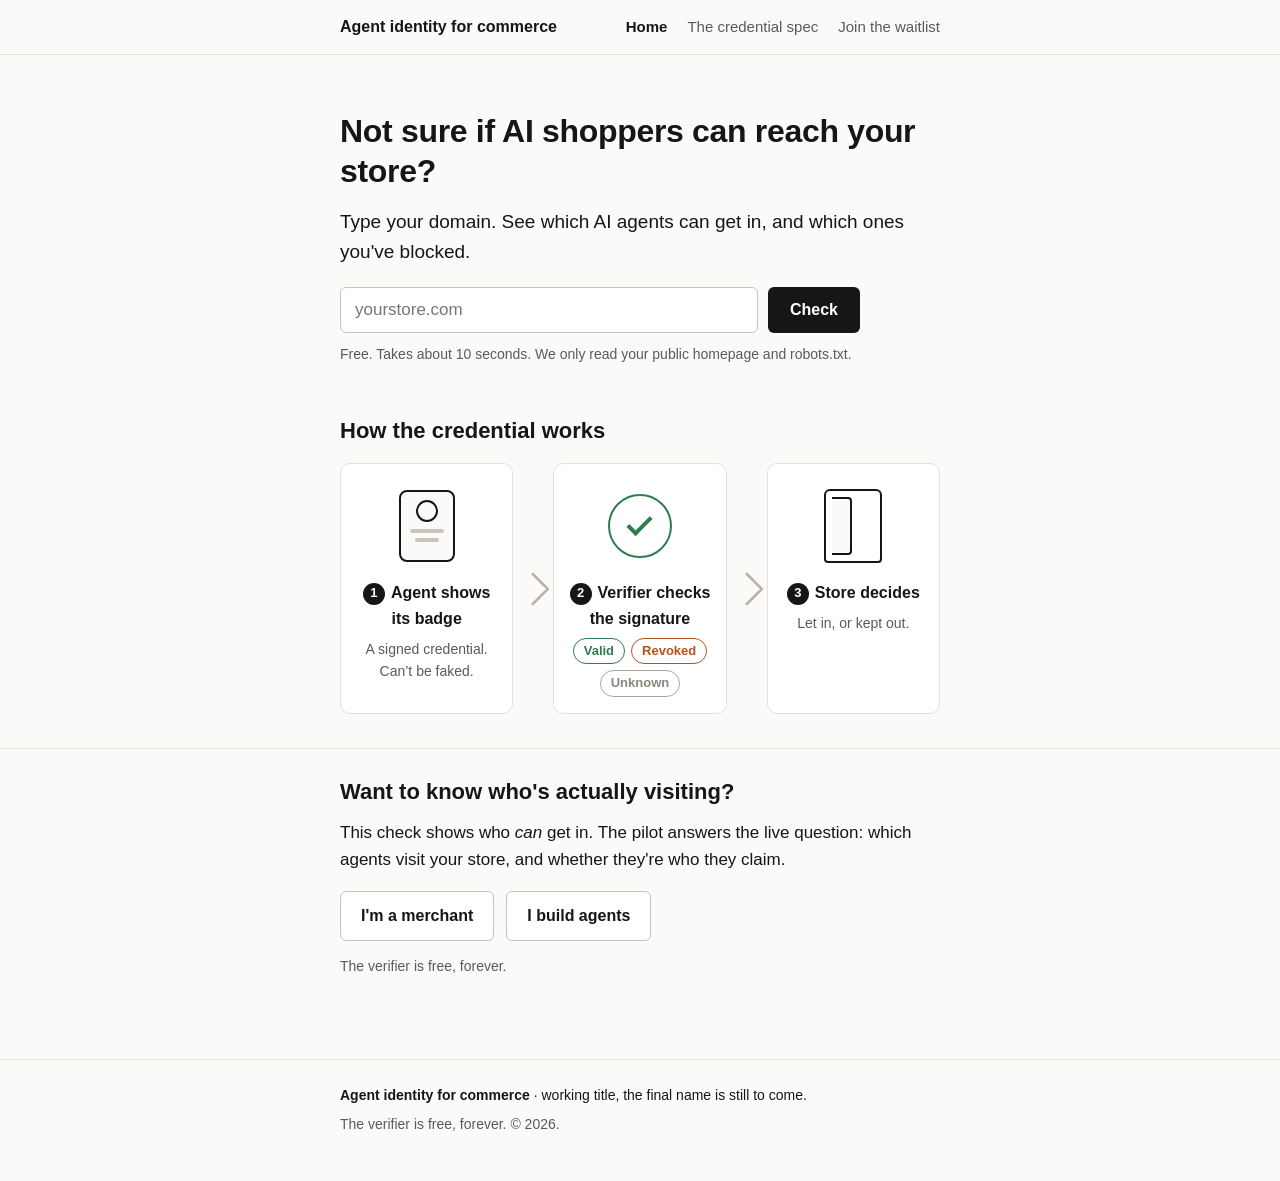
==== commit 0d867cd5: "Add 3-step credential visual to homepage (Andrew: visualize, don't write)" ====
--- a/index.html
+++ b/index.html
@@ -46,6 +46,37 @@
     </div>
   </section>
 
+  <section class="section" aria-label="How the credential works">
+    <div class="wrap">
+      <h2>How the credential works</h2>
+      <ol class="flow">
+        <li class="flow-step">
+          <div class="flow-icon" aria-hidden="true">
+            <span class="idbadge"><span class="idbadge-photo"></span><span class="idbadge-line l1"></span><span class="idbadge-line l2"></span></span>
+          </div>
+          <p class="flow-label"><span class="step-n">1</span>Agent shows its badge</p>
+          <p class="flow-note">A signed credential. Can&rsquo;t be faked.</p>
+        </li>
+        <li class="flow-arrow" aria-hidden="true"></li>
+        <li class="flow-step">
+          <div class="flow-icon" aria-hidden="true">
+            <span class="sigcheck"><span class="tick"></span></span>
+          </div>
+          <p class="flow-label"><span class="step-n">2</span>Verifier checks the signature</p>
+          <p class="flow-note chips"><span class="chip ok">Valid</span><span class="chip no">Revoked</span><span class="chip na">Unknown</span></p>
+        </li>
+        <li class="flow-arrow" aria-hidden="true"></li>
+        <li class="flow-step">
+          <div class="flow-icon" aria-hidden="true">
+            <span class="doorway"><span class="door-leaf"></span></span>
+          </div>
+          <p class="flow-label"><span class="step-n">3</span>Store decides</p>
+          <p class="flow-note">Let in, or kept out.</p>
+        </li>
+      </ol>
+    </div>
+  </section>
+
   <section class="section">
     <div class="wrap">
       <h2>Want to know who's actually visiting?</h2>
--- a/styles.css
+++ b/styles.css
@@ -320,6 +320,172 @@
   background: var(--paper);
 }
 
+/* ---- How it works: 3-step visual ---- */
+.flow {
+  list-style: none;
+  margin: 18px 0 6px;
+  padding: 0;
+  display: flex;
+  align-items: stretch;
+}
+
+.flow-step {
+  flex: 1;
+  min-width: 0;
+  background: #fff;
+  border: 1px solid var(--line);
+  border-radius: 10px;
+  padding: 20px 14px 16px;
+  text-align: center;
+}
+
+.flow-arrow {
+  flex: none;
+  align-self: center;
+  width: 24px;
+  height: 24px;
+  margin: 0 8px;
+  border-top: 3px solid #b9b4a8;
+  border-right: 3px solid #b9b4a8;
+  border-top-right-radius: 3px;
+  transform: rotate(45deg);
+}
+
+.flow-icon {
+  height: 84px;
+  display: flex;
+  align-items: center;
+  justify-content: center;
+  margin-bottom: 12px;
+}
+
+/* Step 1: ID badge */
+.idbadge {
+  display: block;
+  width: 56px;
+  height: 72px;
+  border: 2px solid var(--ink);
+  border-radius: 8px;
+  padding: 8px 7px;
+  background: var(--paper);
+}
+
+.idbadge-photo {
+  display: block;
+  width: 22px;
+  height: 22px;
+  border: 2px solid var(--ink);
+  border-radius: 50%;
+  margin: 0 auto 7px;
+}
+
+.idbadge-line {
+  display: block;
+  height: 4px;
+  background: #c9c5bb;
+  border-radius: 2px;
+  margin: 0 auto 5px;
+}
+
+.idbadge-line.l1 { width: 34px; }
+.idbadge-line.l2 { width: 24px; }
+
+/* Step 2: signature check */
+.sigcheck {
+  display: flex;
+  align-items: center;
+  justify-content: center;
+  width: 64px;
+  height: 64px;
+  border: 2px solid #2e7d4f;
+  border-radius: 50%;
+}
+
+.tick {
+  width: 13px;
+  height: 24px;
+  margin-top: -6px;
+  border: solid #2e7d4f;
+  border-width: 0 4px 4px 0;
+  transform: rotate(45deg);
+}
+
+/* Step 3: doorway */
+.doorway {
+  display: block;
+  position: relative;
+  width: 58px;
+  height: 74px;
+  border: 2px solid var(--ink);
+  border-radius: 6px 6px 4px 4px;
+  background: #fff;
+}
+
+.door-leaf {
+  position: absolute;
+  top: 6px;
+  bottom: 6px;
+  left: 6px;
+  width: 20px;
+  border: 2px solid var(--ink);
+  border-left: 0;
+  border-radius: 0 4px 4px 0;
+  background: var(--paper);
+}
+
+.flow-label {
+  font-weight: 700;
+  font-size: 16px;
+  margin: 0 0 6px;
+}
+
+.step-n {
+  display: inline-flex;
+  align-items: center;
+  justify-content: center;
+  width: 22px;
+  height: 22px;
+  border-radius: 50%;
+  background: var(--ink);
+  color: #fff;
+  font-size: 13px;
+  margin-right: 6px;
+  vertical-align: 1px;
+}
+
+.flow-note {
+  font-size: 14px;
+  color: var(--muted);
+  margin: 0;
+}
+
+.chips {
+  display: flex;
+  gap: 6px;
+  justify-content: center;
+  flex-wrap: wrap;
+}
+
+.chip {
+  font-size: 13px;
+  font-weight: 600;
+  border: 1px solid;
+  border-radius: 20px;
+  padding: 2px 10px;
+}
+
+.chip.ok { color: #2e7d4f; border-color: #2e7d4f; }
+.chip.no { color: #b3541e; border-color: #b3541e; }
+.chip.na { color: #8a877e; border-color: #a8a49a; }
+
+@media (max-width: 520px) {
+  .flow { flex-direction: column; }
+  .flow-arrow {
+    transform: rotate(135deg);
+    margin: 10px auto;
+  }
+}
+
 /* ---- Quiet secondary buttons ---- */
 .btn-quiet {
   display: inline-block;
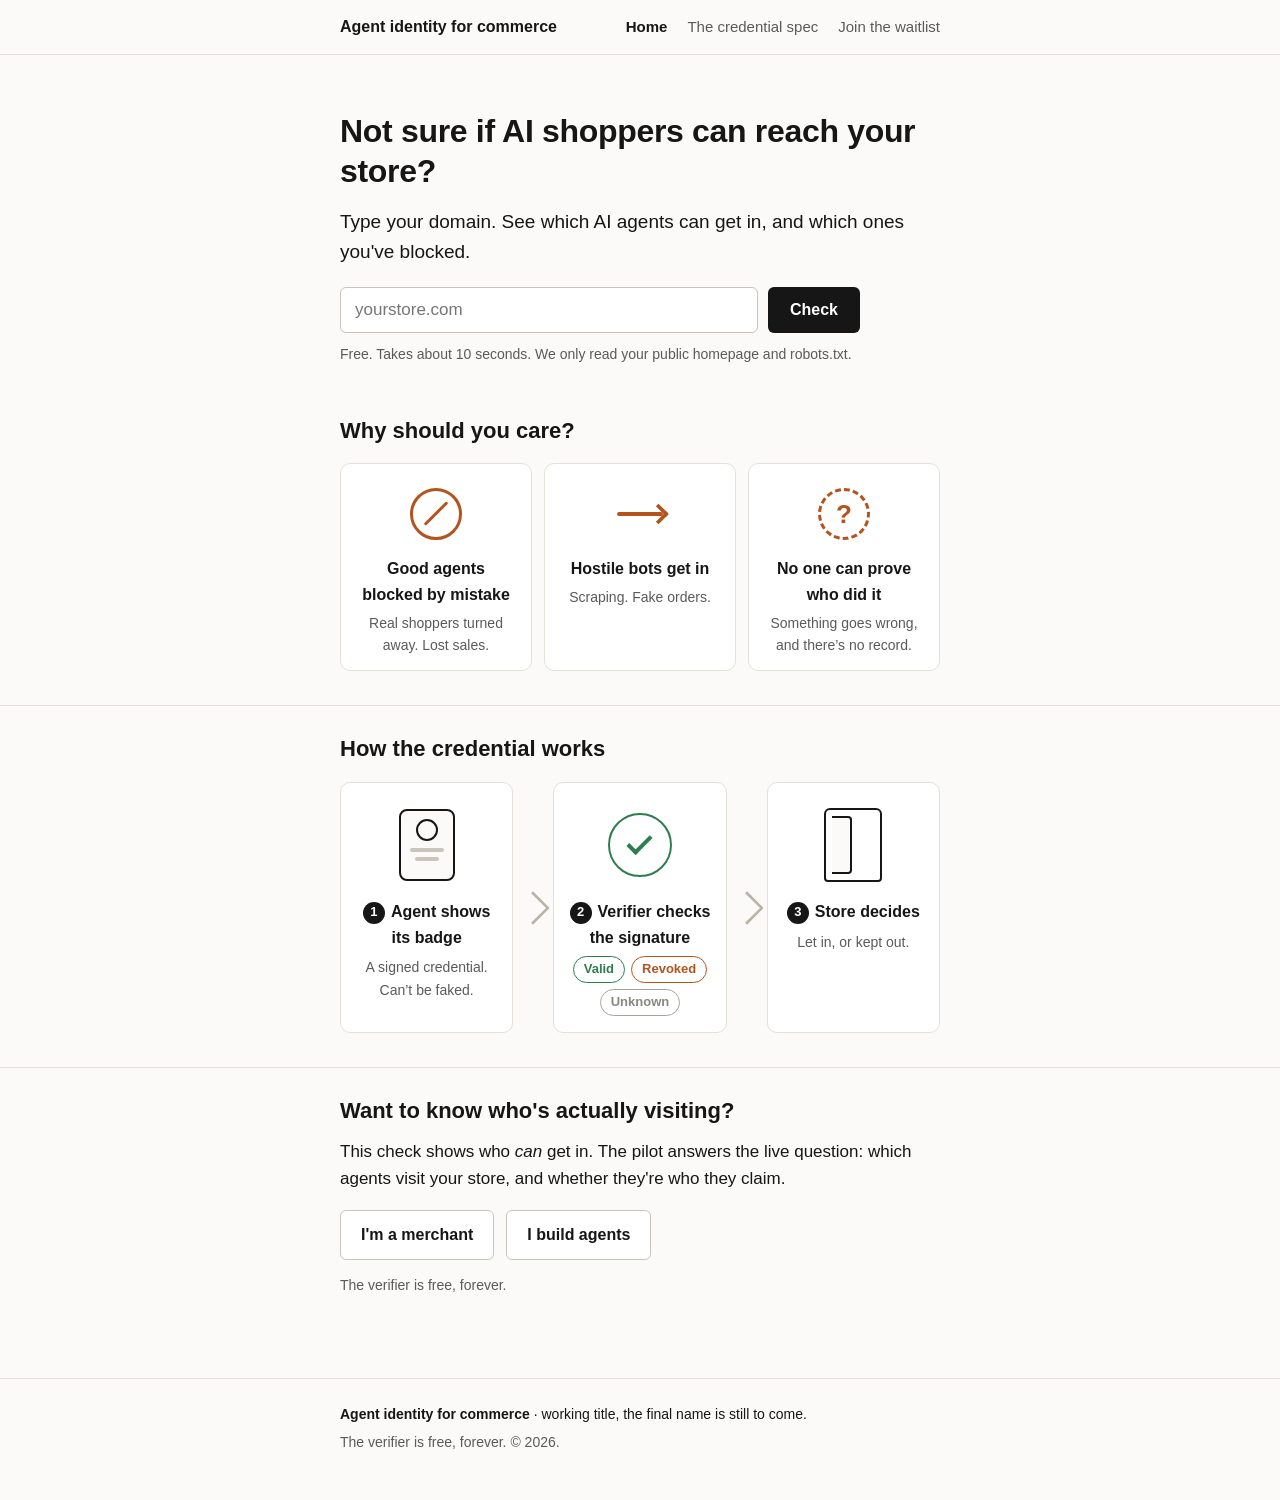
==== commit 7c54477a: "Add 'why care' problem strip + 3-step credential visual (Andrew: visualize, not wordy)" ====
--- a/index.html
+++ b/index.html
@@ -43,6 +43,29 @@
         <ul class="agent-list" id="agent-list"></ul>
         <p class="micro honest">This shows which AI agents <em>can</em> reach your store &mdash; not which ones are visiting now.</p>
       </div>
+    </div>
+  </section>
+
+  <section class="section" aria-label="Why this matters">
+    <div class="wrap">
+      <h2>Why should you care?</h2>
+      <ul class="problems">
+        <li class="problem">
+          <div class="problem-icon" aria-hidden="true"><span class="prohibit"></span></div>
+          <p class="problem-label">Good agents blocked by mistake</p>
+          <p class="problem-note">Real shoppers turned away. Lost sales.</p>
+        </li>
+        <li class="problem">
+          <div class="problem-icon" aria-hidden="true"><span class="inarrow"><span class="inarrow-head"></span></span></div>
+          <p class="problem-label">Hostile bots get in</p>
+          <p class="problem-note">Scraping. Fake orders.</p>
+        </li>
+        <li class="problem">
+          <div class="problem-icon" aria-hidden="true"><span class="unknown">?</span></div>
+          <p class="problem-label">No one can prove who did it</p>
+          <p class="problem-note">Something goes wrong, and there&rsquo;s no record.</p>
+        </li>
+      </ul>
     </div>
   </section>
 
--- a/styles.css
+++ b/styles.css
@@ -320,6 +320,106 @@
   background: var(--paper);
 }
 
+/* ---- Why care: problem strip ---- */
+.problems {
+  list-style: none;
+  margin: 18px 0 6px;
+  padding: 0;
+  display: flex;
+  gap: 12px;
+  align-items: stretch;
+}
+
+.problem {
+  flex: 1;
+  min-width: 0;
+  background: #fff;
+  border: 1px solid var(--line);
+  border-radius: 10px;
+  padding: 18px 14px 14px;
+  text-align: center;
+}
+
+.problem-icon {
+  height: 64px;
+  display: flex;
+  align-items: center;
+  justify-content: center;
+  margin-bottom: 10px;
+}
+
+.prohibit {
+  display: block;
+  position: relative;
+  width: 52px;
+  height: 52px;
+  border: 3px solid #b3541e;
+  border-radius: 50%;
+}
+
+.prohibit::after {
+  content: "";
+  position: absolute;
+  left: 7px;
+  right: 7px;
+  top: 50%;
+  height: 3px;
+  margin-top: -2px;
+  background: #b3541e;
+  border-radius: 2px;
+  transform: rotate(-45deg);
+}
+
+.inarrow {
+  display: block;
+  position: relative;
+  width: 46px;
+  height: 4px;
+  background: #b3541e;
+  border-radius: 2px;
+}
+
+.inarrow-head {
+  position: absolute;
+  right: -3px;
+  top: 50%;
+  width: 15px;
+  height: 15px;
+  border-top: 4px solid #b3541e;
+  border-right: 4px solid #b3541e;
+  border-top-right-radius: 2px;
+  transform: translateY(-50%) rotate(45deg);
+}
+
+.unknown {
+  display: flex;
+  align-items: center;
+  justify-content: center;
+  width: 52px;
+  height: 52px;
+  border: 3px dashed #b3541e;
+  border-radius: 50%;
+  color: #b3541e;
+  font-size: 26px;
+  font-weight: 700;
+}
+
+.problem-label {
+  font-weight: 700;
+  font-size: 16px;
+  margin: 0 0 4px;
+}
+
+.problem-note {
+  font-size: 14px;
+  color: var(--muted);
+  margin: 0;
+}
+
+@media (max-width: 520px) {
+  .problems { flex-direction: column; }
+}
+
 /* ---- How it works: 3-step visual ---- */
 .flow {
   list-style: none;
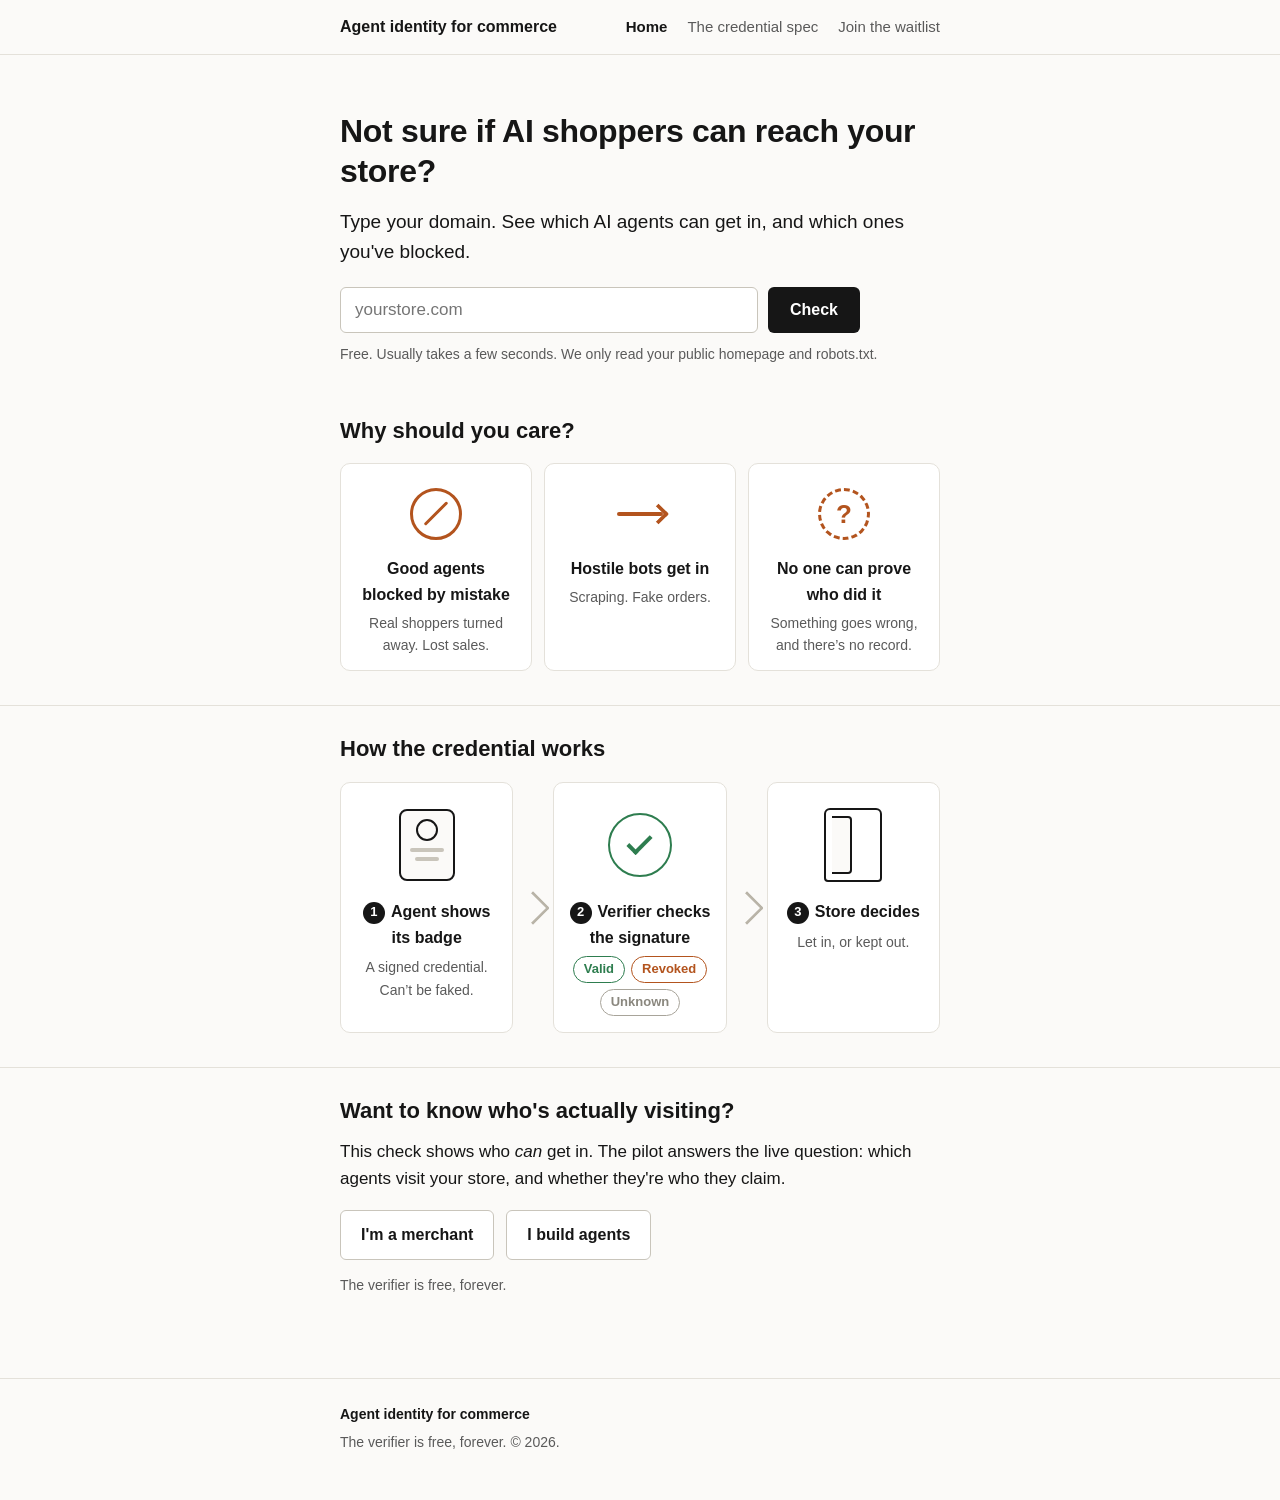
==== commit 311ee1f0: "code review fixes 1-9: baked name, a11y, contrast, meta, 404 (index.html)" ====
--- a/index.html
+++ b/index.html
@@ -3,8 +3,17 @@
 <head>
 <meta charset="utf-8">
 <meta name="viewport" content="width=device-width, initial-scale=1">
-<title>{{PRODUCT_NAME}}</title>
+<title>Agent identity for commerce</title>
 <meta name="description" content="Not sure if AI shoppers can reach your store? Type your domain and see which AI agents can get in. Free check.">
+<link rel="canonical" href="https://adjkimm.github.io/keystone-site-staging/">
+<link rel="icon" href="data:image/svg+xml,%3Csvg xmlns='http://www.w3.org/2000/svg' viewBox='0 0 64 64'%3E%3Crect width='64' height='64' rx='12' fill='%23fbfaf8'/%3E%3Crect x='14' y='12' width='36' height='40' rx='6' fill='none' stroke='%23161616' stroke-width='4'/%3E%3Ccircle cx='32' cy='25' r='6' fill='none' stroke='%23161616' stroke-width='3'/%3E%3Crect x='22' y='36' width='20' height='5' rx='2.5' fill='%23161616'/%3E%3C/svg%3E">
+<meta property="og:type" content="website">
+<meta property="og:title" content="Agent identity for commerce">
+<meta property="og:description" content="Not sure if AI shoppers can reach your store? Type your domain and see which AI agents can get in. Free check.">
+<meta property="og:url" content="https://adjkimm.github.io/keystone-site-staging/">
+<meta name="twitter:card" content="summary">
+<meta name="twitter:title" content="Agent identity for commerce">
+<meta name="twitter:description" content="Not sure if AI shoppers can reach your store? Type your domain and see which AI agents can get in. Free check.">
 <link rel="stylesheet" href="styles.css">
 </head>
 <body>
@@ -31,7 +40,7 @@
                placeholder="yourstore.com" aria-label="Your store domain">
         <button type="submit" class="btn" id="access-btn">Check</button>
       </form>
-      <p class="micro">Free. Takes about 10 seconds. We only read your public homepage and robots.txt.</p>
+      <p class="micro">Free. Usually takes a few seconds. We only read your public homepage and robots.txt.</p>
 
       <p id="access-status" class="check-status" role="status" hidden></p>
 
@@ -115,7 +124,7 @@
 
 <footer class="site-footer">
   <div class="wrap">
-    <p><strong data-product-name>Agent identity for commerce</strong> &middot; working title, the final name is still to come.</p>
+    <p><strong>Agent identity for commerce</strong></p>
     <p class="micro">The verifier is free, forever. &copy; <span data-year>2026</span>.</p>
   </div>
 </footer>
